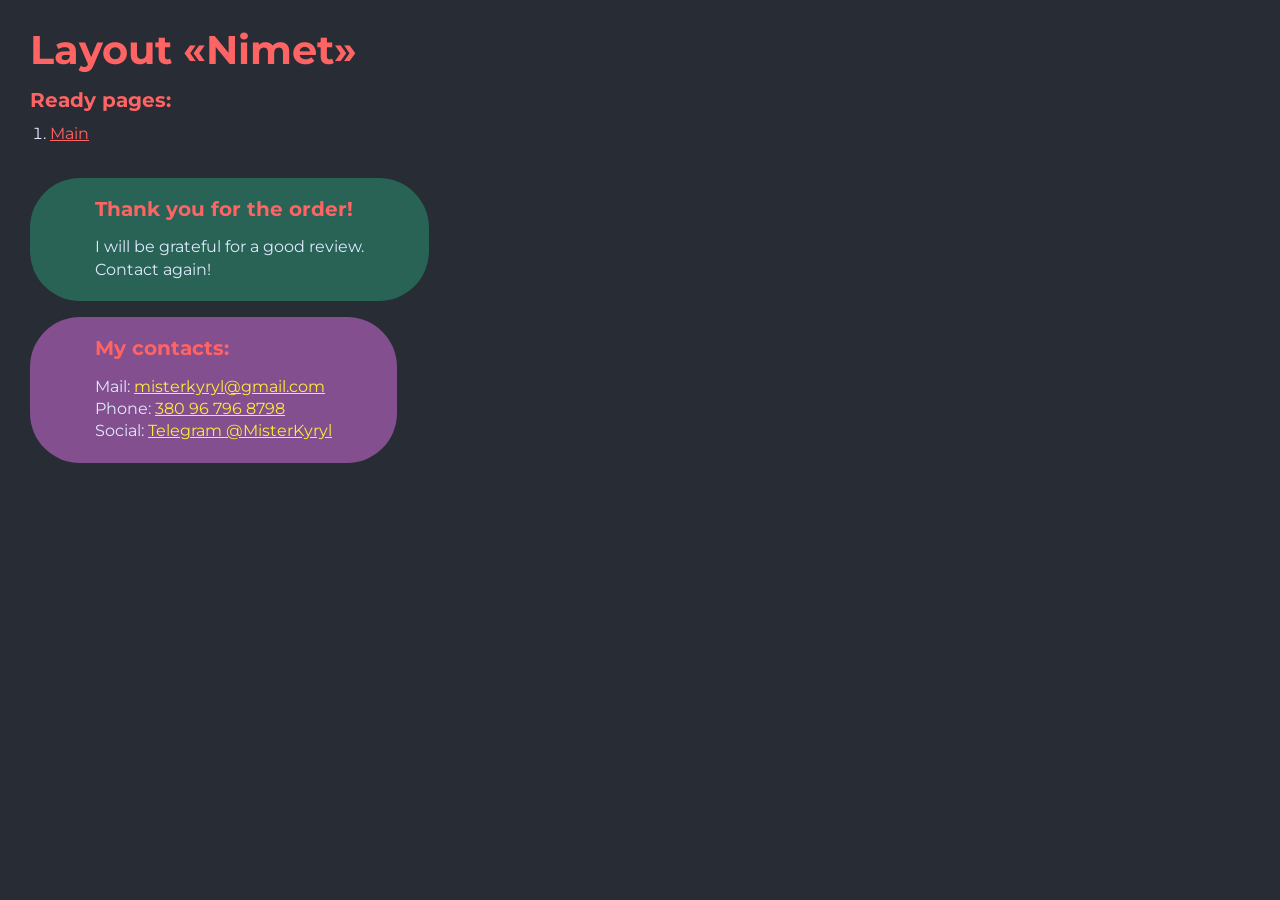
==== index.html @ 4aea7bff "Add files via upload" ====
<!DOCTYPE html>
<html>

<head>
	<meta charset="UTF-8">
	<meta name="viewport" content="width=device-width, initial-scale=1.0">
	<title>Layout «Nimet»</title>
</head>

<body>
	<div class="rootpage">
		<h1>Layout «Nimet»</h1>
		<!-- <div class="rootpage__info">
			Features of the project
		</div> -->
		<h2>Ready pages:</h2>
		<ol class="rootpage__list">
			<li><a target="_blank" href="home.html">Main</a></li>
		</ol>
		<!-- <h2>Popups:</h2>
		<ol class="rootpage__list">
			<li><a target="_blank" href="home.html#"></a></li>
		</ol> -->
		<div class="rootpage__tnx">
			<h2>Thank you for the order!</h2>
			<p>I will be grateful for a good review.</p>
			<p>Contact again!</p>
		</div>
		<div class="rootpage__contacts">
			<h2>My contacts:</h2>
			<p>Mail: <a href="mailto:misterkyryl@gmail.com<">misterkyryl@gmail.com</a></p>
			<p>Phone: <a href="tel:380967968798">380 96 796 8798</a></p>
			<p>Social: <a href="https://t.me/MisterKyryl">Telegram @MisterKyryl</a></p>
		</div>
	</div>
</body>
<!-- 
	<head>
		<meta charset="UTF-8">
		<meta name="viewport" content="width=device-width, initial-scale=1.0">
		<title>Верстка «Nimet»</title>
	</head>
	<body>
		<div class="rootpage">
			<h1>Верстка «Nimet»</h1>
			<div class="rootpage__info">
				Особливості проекту
			</div>
			<h2>Готові сторінки:</h2>
			<ol class="rootpage__list">
				<li><a target="_blank" href="home.html">Головна</a></li>
			</ol>
			<h2>Попапи:</h2>
			<ol class="rootpage__list">
				<li><a target="_blank" href="home.html#"></a></li>
			</ol>
			<div class="rootpage__tnx">
				<h2>Дякую за замовлення!</h2>
				<p>Буду радий хорошому відгуку.</p>
				<p>Звертайтесь ще!</p>
			</div>
			<div class="rootpage__contacts">
				<h2>Мої контакти:</h2>
				<p>Пошта: <a href="mailto:misterkyryl@gmail.com<">misterkyryl@gmail.com</a></p>
				<p>Телефон: <a href="tel:380967968798">380 96 796 8798</a></p>
				<p>Соц. мережа: <a href="https://t.me/MisterKyryl">Telegram @MisterKyryl</a></p>
				<p>Discord: <a href="https://discord.com/channels/@me">misterkyryl</a></p>
			</div>
		</div>
	</body>
	 -->
<style>
	@charset "UTF-8";
	@import url("https://fonts.googleapis.com/css?family=Montserrat:regular,700&display=swap");

	*,
	*::before,
	*::after {
		padding: 0px;
		margin: 0px;
		border: 0px;
		box-sizing: border-box;
	}

	html,
	body {
		height: 100%;
		margin: 0;
		padding: 0;
		min-width: 320px;
		width: 100%;
		color: #e0eaff;
		background: #282c34;
	}

	body {
		font-family: Montserrat;
		font-size: 100%;
		line-height: 1;
		font-size: 1rem;
	}

	a {
		text-decoration: underline;
		color: #ff6464;
	}

	a:visited {
		text-decoration: underline;
		color: #ff6464;
	}

	a:hover {
		text-decoration: none;
	}

	ul li {
		list-style: none;
	}

	img {
		vertical-align: top;
	}

	.wrapper {
		width: 100%;
		min-height: 100%;
		overflow: hidden;
	}

	.rootpage {
		padding: 30px;
		display: flex;
		flex-direction: column;
		align-items: flex-start;
	}

	@media (max-width: 767px) {
		.rootpage {
			padding: 30px 15px;
		}
	}

	h1 {
		color: #ff6464;
		font-size: 2.5rem;
		margin: 0px 0px 1.25rem 0px;
	}

	@media (max-width: 767px) {
		h1 {
			font-size: 1.85rem;
			margin: 0px 0px 1.25rem 0px;
		}
	}

	h2 {
		color: #ff6464;
		font-size: 1.25rem;
		margin: 0px 0px 1rem 0px;
	}

	@media (max-width: 767px) {
		h2 {
			font-size: 1.125rem;
			margin: 0px 0px 1rem 0px;
		}
	}

	.rootpage__info {
		line-height: 140%;
		margin: 0px 0px 1.5rem 0px;
	}

	.rootpage__list {
		margin: 0px 0px 2.25rem 1.25rem;
	}

	.rootpage__list li:not(:last-child) {
		margin: 0px 0px 15px 0px;
	}

	.rootpage__contacts,
	.rootpage__tnx {
		border-radius: 50px;
		padding: 20px 65px;
		line-height: 140%;
	}

	@media (max-width: 767px) {

		.rootpage__contacts,
		.rootpage__tnx {
			border-radius: 40px;
			padding: 20px;
		}
	}

	.rootpage__contacts {
		background: #834f8f;
	}

	.rootpage__contacts a {
		color: #ffeb3b;
	}

	.rootpage__tnx {
		background: #286355;
		margin: 0px 0px 1rem 0px;
	}

	::-webkit-scrollbar {
		background-color: hsl(228, 4%, 15%);
	}

	::-webkit-scrollbar-thumb {
		background-color: hsl(228, 4%, 25%);
	}

	::-webkit-scrollbar-thumb:hover {
		background-color: hsl(228, 4%, 35%);
	}
</style>

</html>
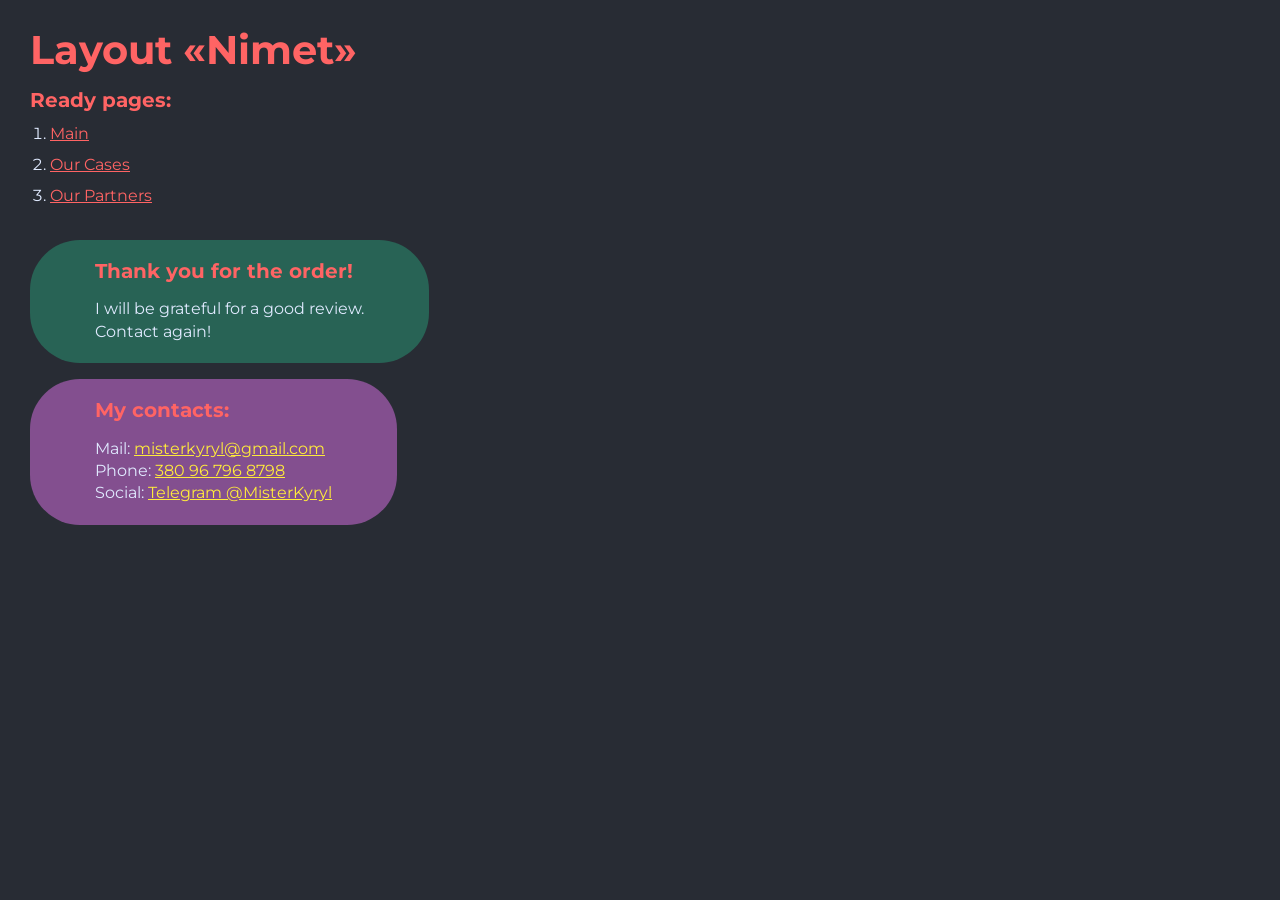
==== commit c2d96e5d: "Add files via upload" ====
--- a/index.html
+++ b/index.html
@@ -16,6 +16,8 @@
 		<h2>Ready pages:</h2>
 		<ol class="rootpage__list">
 			<li><a target="_blank" href="home.html">Main</a></li>
+			<li><a target="_blank" href="our-cases.html">Our Cases</a></li>
+			<li><a target="_blank" href="our-partners.html">Our Partners</a></li>
 		</ol>
 		<!-- <h2>Popups:</h2>
 		<ol class="rootpage__list">
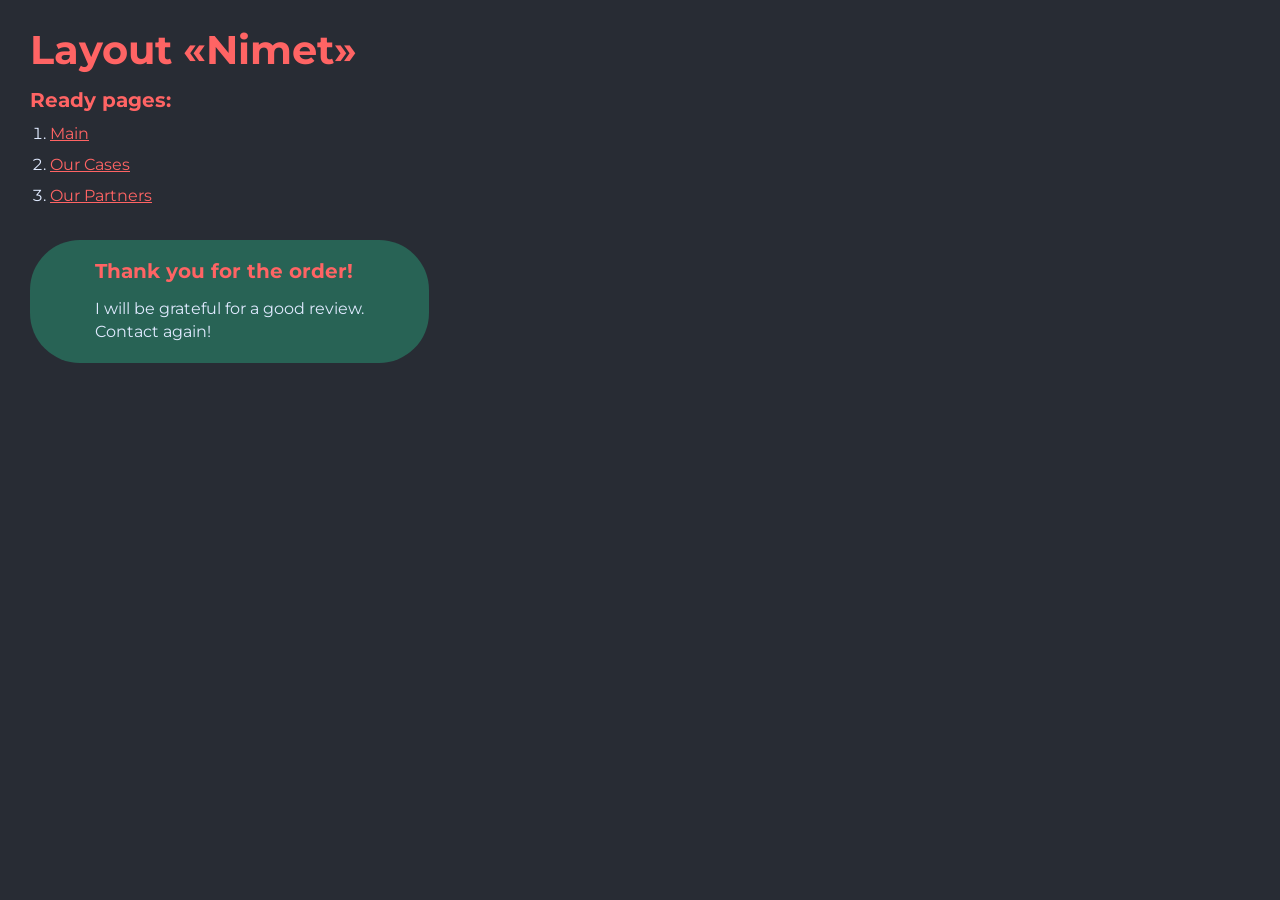
==== commit a6f9309d: "Add files via upload" ====
--- a/index.html
+++ b/index.html
@@ -28,49 +28,8 @@
 			<p>I will be grateful for a good review.</p>
 			<p>Contact again!</p>
 		</div>
-		<div class="rootpage__contacts">
-			<h2>My contacts:</h2>
-			<p>Mail: <a href="mailto:misterkyryl@gmail.com<">misterkyryl@gmail.com</a></p>
-			<p>Phone: <a href="tel:380967968798">380 96 796 8798</a></p>
-			<p>Social: <a href="https://t.me/MisterKyryl">Telegram @MisterKyryl</a></p>
-		</div>
 	</div>
 </body>
-<!-- 
-	<head>
-		<meta charset="UTF-8">
-		<meta name="viewport" content="width=device-width, initial-scale=1.0">
-		<title>Верстка «Nimet»</title>
-	</head>
-	<body>
-		<div class="rootpage">
-			<h1>Верстка «Nimet»</h1>
-			<div class="rootpage__info">
-				Особливості проекту
-			</div>
-			<h2>Готові сторінки:</h2>
-			<ol class="rootpage__list">
-				<li><a target="_blank" href="home.html">Головна</a></li>
-			</ol>
-			<h2>Попапи:</h2>
-			<ol class="rootpage__list">
-				<li><a target="_blank" href="home.html#"></a></li>
-			</ol>
-			<div class="rootpage__tnx">
-				<h2>Дякую за замовлення!</h2>
-				<p>Буду радий хорошому відгуку.</p>
-				<p>Звертайтесь ще!</p>
-			</div>
-			<div class="rootpage__contacts">
-				<h2>Мої контакти:</h2>
-				<p>Пошта: <a href="mailto:misterkyryl@gmail.com<">misterkyryl@gmail.com</a></p>
-				<p>Телефон: <a href="tel:380967968798">380 96 796 8798</a></p>
-				<p>Соц. мережа: <a href="https://t.me/MisterKyryl">Telegram @MisterKyryl</a></p>
-				<p>Discord: <a href="https://discord.com/channels/@me">misterkyryl</a></p>
-			</div>
-		</div>
-	</body>
-	 -->
 <style>
 	@charset "UTF-8";
 	@import url("https://fonts.googleapis.com/css?family=Montserrat:regular,700&display=swap");
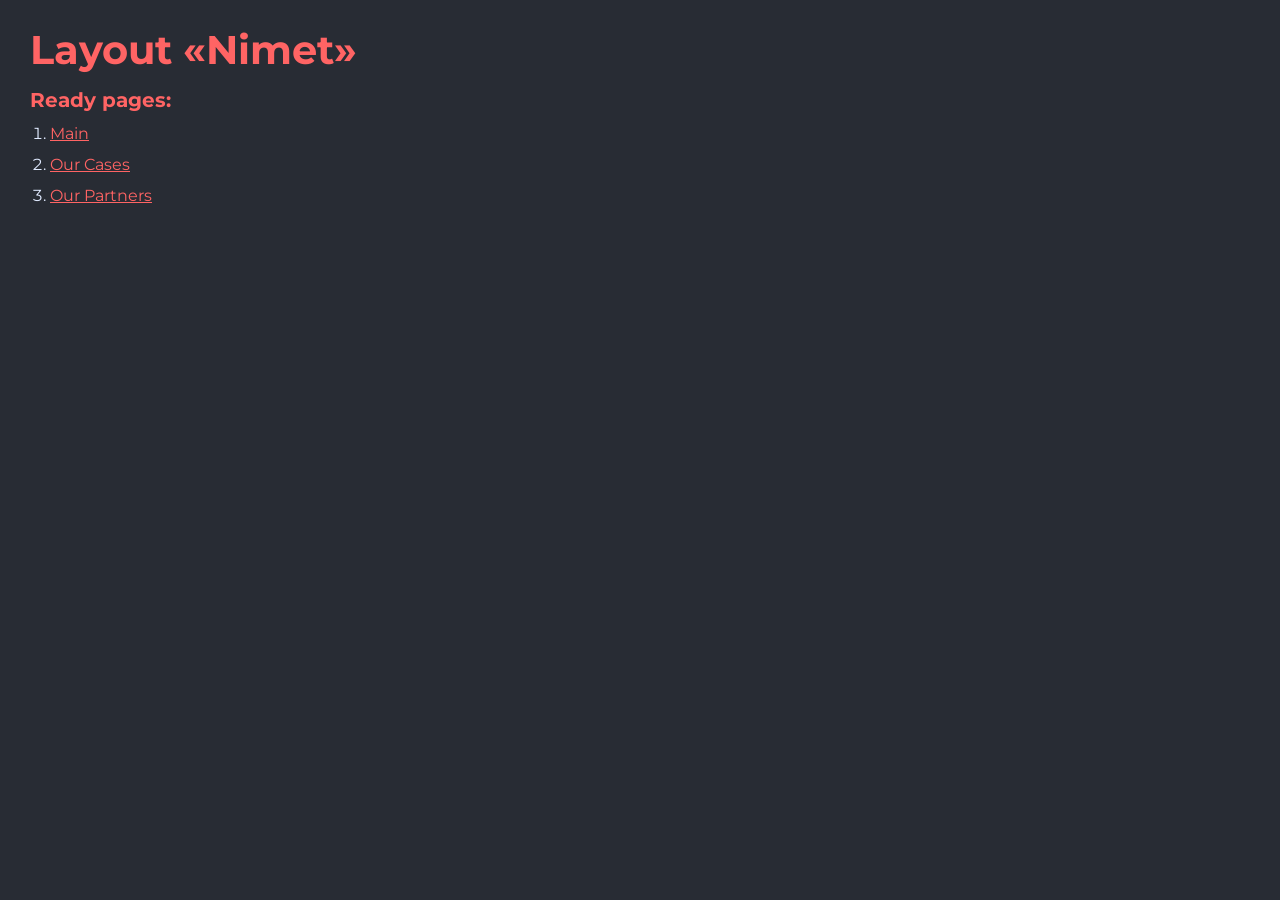
==== commit b3c3f8c8: "Add files via upload" ====
--- a/index.html
+++ b/index.html
@@ -23,11 +23,6 @@
 		<ol class="rootpage__list">
 			<li><a target="_blank" href="home.html#"></a></li>
 		</ol> -->
-		<div class="rootpage__tnx">
-			<h2>Thank you for the order!</h2>
-			<p>I will be grateful for a good review.</p>
-			<p>Contact again!</p>
-		</div>
 	</div>
 </body>
 <style>
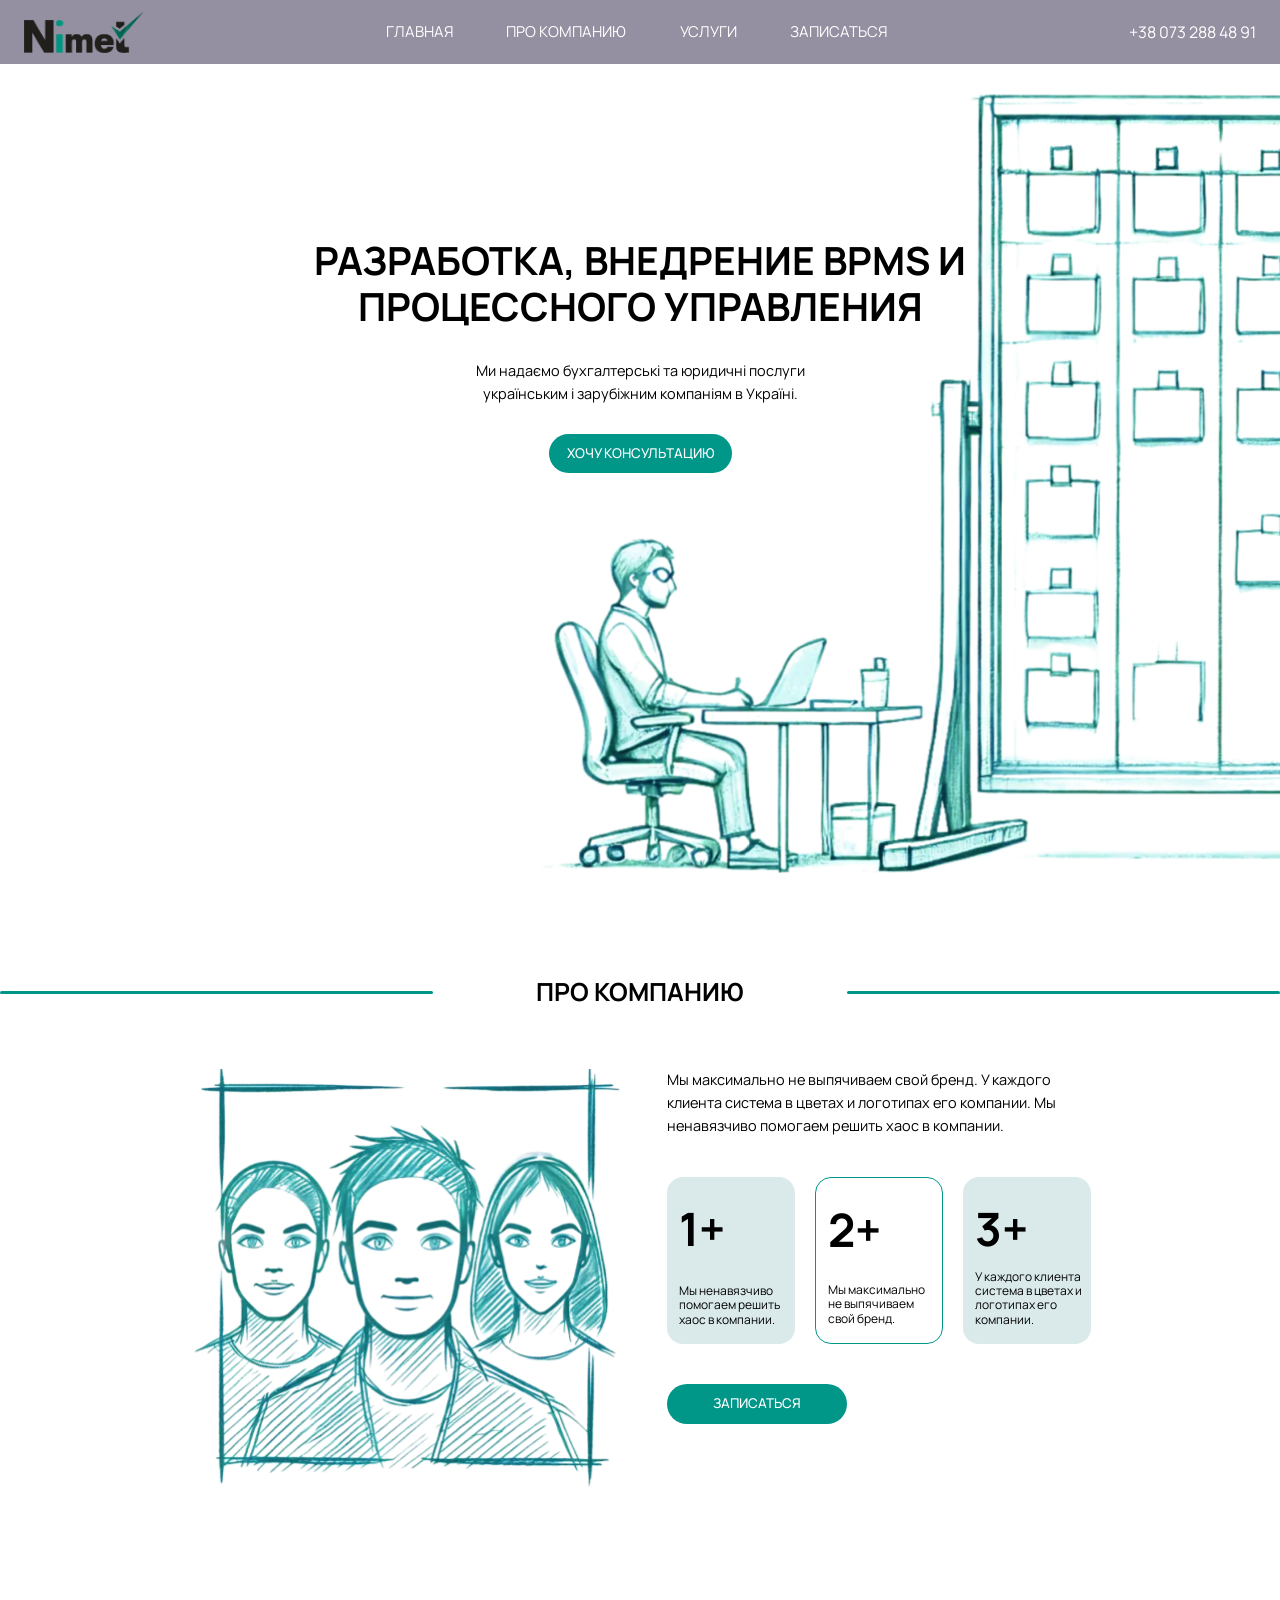
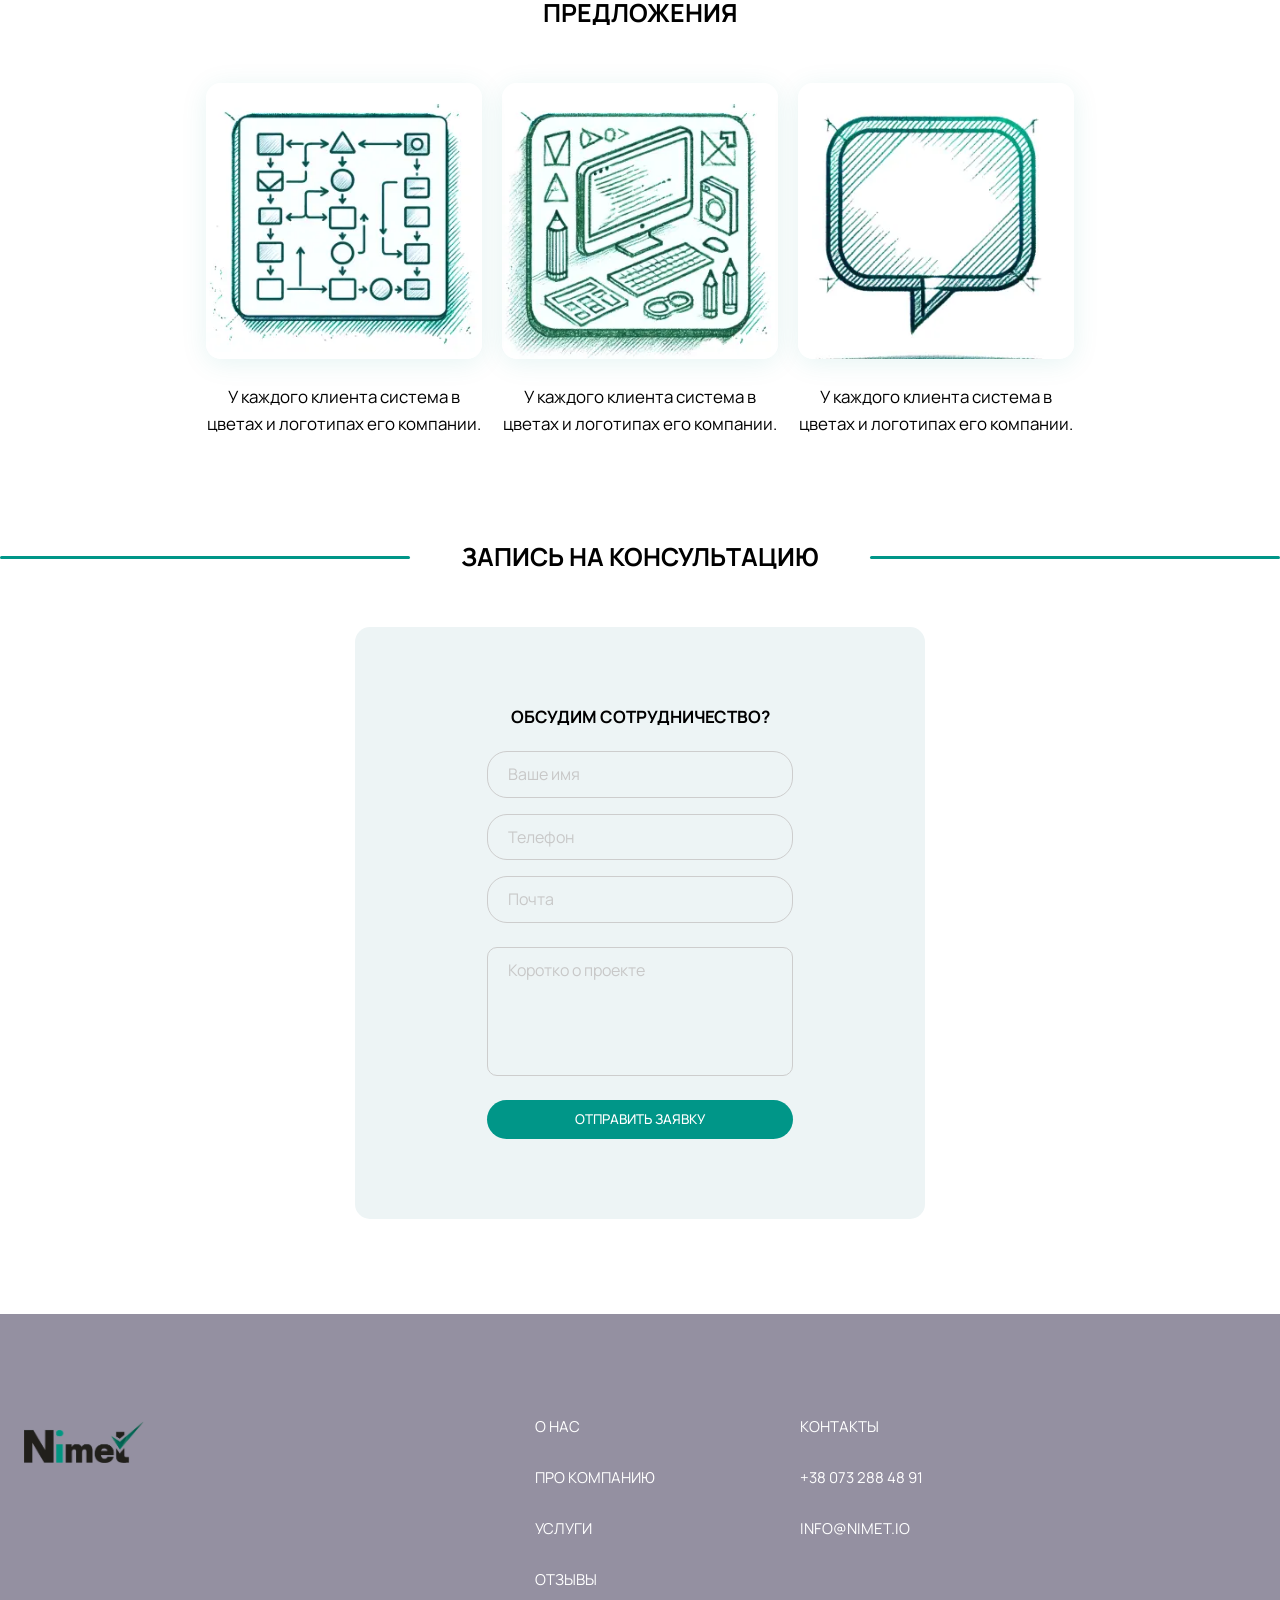
==== commit 0a082de5: "Add files via upload" ====
--- a/index.html
+++ b/index.html
@@ -1,181 +1,187 @@
 <!DOCTYPE html>
-<html>
+<html lang="en">
 
 <head>
+	<title>Nimet</title>
 	<meta charset="UTF-8">
+	<meta name="format-detection" content="telephone=no">
+	<style>
+		body {
+			opacity: 0;
+		}
+	</style>
+	<link rel="stylesheet" href="css/style.min.css?_v=20241125175632">
+	<link rel="shortcut icon" href="favicon.ico">
 	<meta name="viewport" content="width=device-width, initial-scale=1.0">
-	<title>Layout «Nimet»</title>
 </head>
 
 <body>
-	<div class="rootpage">
-		<h1>Layout «Nimet»</h1>
-		<!-- <div class="rootpage__info">
-			Features of the project
-		</div> -->
-		<h2>Ready pages:</h2>
-		<ol class="rootpage__list">
-			<li><a target="_blank" href="home.html">Main</a></li>
-			<li><a target="_blank" href="our-cases.html">Our Cases</a></li>
-			<li><a target="_blank" href="our-partners.html">Our Partners</a></li>
-		</ol>
-		<!-- <h2>Popups:</h2>
-		<ol class="rootpage__list">
-			<li><a target="_blank" href="home.html#"></a></li>
-		</ol> -->
+	<div class="wrapper">
+		<header class="header">
+			<div class="header__container">
+				<a href="index.html" class="header__logo">
+					<img src="img/logo.webp" alt="Image">
+				</a>
+				<div class="header__menu menu">
+					<nav class="menu__body">
+						<ul class="menu__list">
+							<li class="menu__item"><a href="#" data-goto="#main" data-goto-header class="menu__link">Главная</a></li>
+							<li class="menu__item"><a href="#" data-goto="#about" data-goto-header class="menu__link">про компанию</a></li>
+							<li class="menu__item"><a href="#" data-goto="#offers" data-goto-header class="menu__link">Услуги</a></li>
+							<li class="menu__item"><a href="#" data-goto="#consultation" data-goto-header class="menu__link">Записаться</a></li>
+						</ul>
+						<div class="menu__contact">
+							<div class="menu__title">Контакты</div>
+							<a href="mailto:info@nimet.io" class="menu__email">info@nimet.io</a>
+						</div>
+					</nav>
+				</div>
+				<a data-da=".menu__contact,767.98 ,1" href="tel:380732884891" class="header__phone">
+					+38 073 288 48 91
+				</a>
+				<button type="button" class="menu__icon icon-menu"><span></span></button>
+			</div>
+		</header>
+		<main class="page">
+			<section id="main" data-watch data-watch-once class="page__main main">
+				<div class="main__container block_watch">
+					<h1 class="main__title title">Разработка, внедрение BPMS и процессного управления</h1>
+					<p class="main__text text">
+						Ми надаємо бухгалтерські та юридичні послуги
+						<span>українським і зарубіжним компаніям в Україні.</span>
+					</p>
+					<a href="#" data-goto="#consultation" data-goto-header class="main__button button">хочу консультацию</a>
+				</div>
+				<div class="main__image image_watch"></div>
+			</section>
+			<section id="about" class="page__about about">
+				<div class="about__container">
+					<h2 data-watch data-watch-once data-watch-threshold="1" class="about__title title title--small title_watch title_watch_line">
+						<span>Про компанию</span>
+					</h2>
+					<div class="about__body body-about">
+						<div class="body-about__image">
+							<img src="img/main/about/01.webp" class="body-about__picture" alt="Image">
+						</div>
+						<div class="body-about__content">
+							<p class="body-about__text text">
+								Мы максимально не выпячиваем свой бренд. У каждого клиента система в цветах и логотипах его компании. Мы ненавязчиво помогаем
+								решить хаос в компании.
+							</p>
+							<div class="body-about__items">
+								<div class="body-about__item item-about">
+									<div class="item-about__value">1+</div>
+									<div class="item-about__text">Мы ненавязчиво помогаем решить хаос в компании.</div>
+								</div>
+								<div class="body-about__item item-about item-about_border">
+									<div class="item-about__value">2+</div>
+									<div class="item-about__text">Мы максимально не выпячиваем свой бренд. </div>
+								</div>
+								<div class="body-about__item item-about">
+									<div class="item-about__value">3+</div>
+									<div class="item-about__text">У каждого клиента система в цветах и логотипах его компании.</div>
+								</div>
+							</div>
+							<!-- <a href="our-cases.html" class="body-about__button button">Кейсы</a> -->
+							<a href="#" data-goto="#consultation" data-goto-header class="main__button button">записаться</a>
+						</div>
+					</div>
+				</div>
+			</section>
+			<section id="offers" class="page__offers offers">
+				<div class="offers__container">
+					<h2 data-watch data-watch-once data-watch-threshold="1" class="offers__title title title--small title_watch"><span>предложения</span>
+					</h2>
+					<div class="offers__body body-offers">
+						<div data-watch data-watch-once data-watch-threshold="0.3" class="body-offers__item body-offers_watch body-offers_watch_1">
+							<div class="body-offers__image">
+								<img src="img/main/offers/01.webp" class="body-offers__picture" alt="Image">
+							</div>
+							<p class="body-offers__text text">
+								У каждого клиента система в цветах и логотипах его компании.
+							</p>
+						</div>
+						<div data-watch data-watch-once data-watch-threshold="0.3" class="body-offers__item body-offers_watch body-offers_watch_2">
+							<div class="body-offers__image body-offers__line">
+								<img src="img/main/offers/02.webp" class="body-offers__picture" alt="Image">
+							</div>
+							<p class="body-offers__text text">
+								У каждого клиента система в цветах и логотипах его компании.
+							</p>
+						</div>
+						<div data-watch data-watch-once data-watch-threshold="0.3" class="body-offers__item body-offers_watch body-offers_watch_3">
+							<div class="body-offers__image">
+								<img src="img/main/offers/03.webp" class="body-offers__picture" alt="Image">
+							</div>
+							<p class="body-offers__text text">
+								У каждого клиента система в цветах и логотипах его компании.
+							</p>
+						</div>
+					</div>
+					<!-- <a href="our-partners.html" class="offers__button button">Партнёры</a> -->
+				</div>
+			</section>
+			<div id="consultation" class="page__consultation consultation">
+				<div class="consultation__container">
+					<h2 data-watch data-watch-once data-watch-threshold="1" class="consultation__title title title--small title_watch title_watch_line">
+						<span>зАПИСЬ НА
+							КОНСУЛЬТАЦИЮ</span>
+					</h2>
+					<form data-no-validate data-ajax action="sendmail/sendmail.php" method="POST" class="consultation__form form-consultation">
+						<h4 class="form-consultation__title">ОБСУДИМ cотрудничество?</h4>
+						<input autocomplete="off" type="text" name="form[text]" placeholder="Ваше имя" class="form-consultation__input form-consultation__input_name input" required>
+						<input autocomplete="off" type="tel" name="form[tel]" placeholder="Телефон" class="form-consultation__input input" required oninput="this.value = this.value.replace(/[^0-9+\-\(\)\s]/g, '')">
+						<input autocomplete="off" type="email" name="form[email]" placeholder="Почта" required class="form-consultation__input form-consultation__input_email input">
+						<textarea autocomplete="off" name="form[textarea]" placeholder="Коротко о проекте" class="form-consultation__input form-consultation__input_textarea input" required></textarea>
+						<button type="submit" class="form-consultation__button button button--fw">
+							<span class="form-consultation__button_pc">Отправить заявку</span>
+							<span class="form-consultation__button_mob">кейсы</span>
+						</button>
+					</form>
+					<div class="consultation__image">
+						<img src="img/main/consultation/01.webp" class="consultation__picture" alt="Image">
+					</div>
+				</div>
+			</div>
+		</main>
+		<footer class="footer">
+			<div class="footer__container">
+				<div class="footer__logo logo-footer">
+					<a href="index.html" class="logo-footer__link">
+						<img src="img/logo.webp" alt="Image">
+					</a>
+				</div>
+				<div class="footer__body">
+					<div class="footer__items">
+						<ul class="footer__list">
+							<li class="footer__item"><a href="#" data-goto="#main" data-goto-header class="footer__link">О НАС</a></li>
+							<li class="footer__item"><a href="#" data-goto="#about" data-goto-header class="footer__link">про компанию</a></li>
+							<li class="footer__item"><a href="#" data-goto="#offers" data-goto-header class="footer__link">Услуги</a></li>
+							<li class="footer__item"><a href="#" data-goto="#consultation" data-goto-header class="footer__link">Отзывы</a></li>
+						</ul>
+					</div>
+					<div class="footer__contact">
+						<div class="footer__title">Контакты</div>
+						<a href="tel:380732884891" class="footer__phone">+38 073 288 48 91</a>
+						<a href="mailto:info@nimet.io" class="footer__email">info@nimet.io</a>
+					</div>
+				</div>
+		</footer>
 	</div>
+	<script src="js/app.min.js?_v=20241125175632"></script>
+	<script type="text/javascript">
+		(function(d, s, u, e, p) {
+			p = d.getElementsByTagName(s)[0], e = d.createElement(s), e.async = 1, e.src = u, p.parentNode.insertBefore(e, p);
+		})(document, 'script', 'https://script.ringostat.com/v4/3a/3a6b6ccd4bcc8a1d8ac01cf2b8490607c4718f3a.js');
+		var pw = function() {
+			if (typeof(ringostatAnalytics) === "undefined") {
+				setTimeout(pw, 100);
+			} else {
+				ringostatAnalytics.sendHit('pageview');
+			}
+		};
+		pw();
+	</script>
 </body>
-<style>
-	@charset "UTF-8";
-	@import url("https://fonts.googleapis.com/css?family=Montserrat:regular,700&display=swap");
-
-	*,
-	*::before,
-	*::after {
-		padding: 0px;
-		margin: 0px;
-		border: 0px;
-		box-sizing: border-box;
-	}
-
-	html,
-	body {
-		height: 100%;
-		margin: 0;
-		padding: 0;
-		min-width: 320px;
-		width: 100%;
-		color: #e0eaff;
-		background: #282c34;
-	}
-
-	body {
-		font-family: Montserrat;
-		font-size: 100%;
-		line-height: 1;
-		font-size: 1rem;
-	}
-
-	a {
-		text-decoration: underline;
-		color: #ff6464;
-	}
-
-	a:visited {
-		text-decoration: underline;
-		color: #ff6464;
-	}
-
-	a:hover {
-		text-decoration: none;
-	}
-
-	ul li {
-		list-style: none;
-	}
-
-	img {
-		vertical-align: top;
-	}
-
-	.wrapper {
-		width: 100%;
-		min-height: 100%;
-		overflow: hidden;
-	}
-
-	.rootpage {
-		padding: 30px;
-		display: flex;
-		flex-direction: column;
-		align-items: flex-start;
-	}
-
-	@media (max-width: 767px) {
-		.rootpage {
-			padding: 30px 15px;
-		}
-	}
-
-	h1 {
-		color: #ff6464;
-		font-size: 2.5rem;
-		margin: 0px 0px 1.25rem 0px;
-	}
-
-	@media (max-width: 767px) {
-		h1 {
-			font-size: 1.85rem;
-			margin: 0px 0px 1.25rem 0px;
-		}
-	}
-
-	h2 {
-		color: #ff6464;
-		font-size: 1.25rem;
-		margin: 0px 0px 1rem 0px;
-	}
-
-	@media (max-width: 767px) {
-		h2 {
-			font-size: 1.125rem;
-			margin: 0px 0px 1rem 0px;
-		}
-	}
-
-	.rootpage__info {
-		line-height: 140%;
-		margin: 0px 0px 1.5rem 0px;
-	}
-
-	.rootpage__list {
-		margin: 0px 0px 2.25rem 1.25rem;
-	}
-
-	.rootpage__list li:not(:last-child) {
-		margin: 0px 0px 15px 0px;
-	}
-
-	.rootpage__contacts,
-	.rootpage__tnx {
-		border-radius: 50px;
-		padding: 20px 65px;
-		line-height: 140%;
-	}
-
-	@media (max-width: 767px) {
-
-		.rootpage__contacts,
-		.rootpage__tnx {
-			border-radius: 40px;
-			padding: 20px;
-		}
-	}
-
-	.rootpage__contacts {
-		background: #834f8f;
-	}
-
-	.rootpage__contacts a {
-		color: #ffeb3b;
-	}
-
-	.rootpage__tnx {
-		background: #286355;
-		margin: 0px 0px 1rem 0px;
-	}
-
-	::-webkit-scrollbar {
-		background-color: hsl(228, 4%, 15%);
-	}
-
-	::-webkit-scrollbar-thumb {
-		background-color: hsl(228, 4%, 25%);
-	}
-
-	::-webkit-scrollbar-thumb:hover {
-		background-color: hsl(228, 4%, 35%);
-	}
-</style>
 
 </html>
--- a/css/style.min.css
+++ b/css/style.min.css
@@ -0,0 +1 @@
+@import url(https://fonts.googleapis.com/css?family=Manrope:regular,500,700);*{padding:0;margin:0;border:0}*,*::after,*::before{box-sizing:border-box}*::after,*::before{display:inline-block}body,html{height:100%;min-width:360px}body{color:#000;line-height:1.2;font-family:Manrope,sans-serif;font-size:.9375rem;-ms-text-size-adjust:100%;-moz-text-size-adjust:100%;-webkit-text-size-adjust:100%;-webkit-font-smoothing:antialiased;-moz-osx-font-smoothing:grayscale}button,input,textarea{font-family:Manrope,sans-serif;font-size:inherit;line-height:inherit;color:inherit;background-color:rgba(0,0,0,0)}input,textarea{width:100%}label{display:inline-block}button,option,select{cursor:pointer}a{display:inline-block;color:inherit;text-decoration:none}ul li{list-style:none}img{vertical-align:top}h1,h2,h3,h4,h5,h6{font-weight:inherit;font-size:inherit}body{transition:opacity .01s}.lock body{overflow:hidden;touch-action:none;-ms-scroll-chaining:none;overscroll-behavior:none}.loaded body{opacity:1}.wrapper{min-height:100%;display:flex;flex-direction:column;overflow:hidden}@supports (overflow:clip){.wrapper{overflow:clip}}.wrapper>main{flex:1 1 auto}.wrapper>*{min-width:0}[class*=__container]{max-width:116rem;margin:0 auto;padding:0 1.5rem}[class*="--gc"]{display:grid;min-width:0;grid-template-columns:1.5rem 1fr minmax(auto,113rem) 1fr 1.5rem}[class*="--gc"]>*{min-width:0;grid-column:3/4}.button{display:inline-flex;justify-content:center;align-items:center;min-width:11.25rem;font-weight:500;line-height:1;text-transform:uppercase;text-align:center;white-space:nowrap;color:#fff;border-radius:6.25rem;background-color:#009688;padding:.8125rem 1.125rem;transition:background-color .3s}.button:hover{background-color:#004741}.button--fw{width:100%}input[type=email],input[type=tel],input[type=text],textarea{-webkit-appearance:none;appearance:none}.input{display:block;width:100%;border-radius:1.25rem;line-height:1.1538461538;border:1px solid #cdcdcd;caret-color:inherit;color:#000;padding:.8125rem 2rem .8125rem 1.25rem;transition:border .3s;font-size:1rem}.input::-webkit-input-placeholder{color:#c8c8c8}.input:-ms-input-placeholder{color:#c8c8c8}.input::-ms-input-placeholder{color:#c8c8c8}.input::placeholder{color:#c8c8c8}.input:hover{border:1px solid #009688}.input:hover::-webkit-input-placeholder{color:#009688}.input:hover:-ms-input-placeholder{color:#009688}.input:hover::-ms-input-placeholder{color:#009688}.input:hover::placeholder{color:#009688}.input:active,.input:focus{outline:1px solid #009688}.input[placeholder]:not([data-placeholder-nohiden])::-webkit-input-placeholder{-webkit-transition:opacity .3s ease 0s,color .3s ease 0s;transition:opacity .3s ease 0s,color .3s ease 0s}.input[placeholder]:not([data-placeholder-nohiden]):-ms-input-placeholder{-ms-transition:opacity .3s ease 0s,color .3s ease 0s;transition:opacity .3s ease 0s,color .3s ease 0s}.input[placeholder]:not([data-placeholder-nohiden])::-ms-input-placeholder{-ms-transition:opacity .3s ease 0s,color .3s ease 0s;transition:opacity .3s ease 0s,color .3s ease 0s}.input[placeholder]:not([data-placeholder-nohiden])::placeholder{transition:opacity .3s ease 0s,color .3s ease 0s}.input[placeholder]:not([data-placeholder-nohiden]):focus::-webkit-input-placeholder{opacity:0}.input[placeholder]:not([data-placeholder-nohiden]):focus:-ms-input-placeholder{opacity:0}.input[placeholder]:not([data-placeholder-nohiden]):focus::-ms-input-placeholder{opacity:0}.input[placeholder]:not([data-placeholder-nohiden]):focus::placeholder{opacity:0}textarea.input{resize:none;border-radius:.625rem}.icon-menu{display:none}.ibg{width:100%;height:100%;-o-object-fit:cover;object-fit:cover}.ibg--top{-o-object-position:top;object-position:top}.ibg--bottom{-o-object-position:bottom;object-position:bottom}.ibg--left{-o-object-position:left;object-position:left}.ibg--right{-o-object-position:right;object-position:right}.ibg--contain{-o-object-fit:contain;object-fit:contain}.title{font-weight:700;text-transform:uppercase;text-align:center;color:#000}.title_watch span{opacity:0}.title_watch_line::after,.title_watch_line::before{width:0;transition:width .8s ease-out}.loaded .title_watch._watcher-view span{-webkit-animation:animation-opacity .6s ease-out 0s forwards;animation:animation-opacity .6s ease-out 0s forwards}.loaded .title_watch_line._watcher-view span{-webkit-animation:animation-opacity .6s ease-out .2s forwards;animation:animation-opacity .6s ease-out .2s forwards}.loaded ._watcher-view .block_watch{-webkit-animation:animation-opacity .6s ease-out .6s forwards;animation:animation-opacity .6s ease-out .6s forwards}.loaded ._watcher-view .image_watch{-webkit-animation:animation-opacity .6s ease-out .2s forwards;animation:animation-opacity .6s ease-out .2s forwards}.body-offers_watch_1{position:relative;z-index:1}.loaded .body-offers_watch_1._watcher-view{-webkit-animation:animation-opacity .6s ease-out 0s forwards;animation:animation-opacity .6s ease-out 0s forwards}.loaded .body-offers_watch_2._watcher-view{-webkit-animation:animation-opacity .6s ease-out .2s forwards;animation:animation-opacity .6s ease-out .2s forwards}.body-offers_watch_3{position:relative;z-index:1}.loaded .body-offers_watch_3._watcher-view{-webkit-animation:animation-opacity .6s ease-out .4s forwards;animation:animation-opacity .6s ease-out .4s forwards}@-webkit-keyframes animation-opacity{0%{opacity:0;-webkit-filter:blur(4px);filter:blur(4px)}100%{opacity:1}}@keyframes animation-opacity{0%{opacity:0;-webkit-filter:blur(4px);filter:blur(4px)}100%{opacity:1}}.text{text-align:center;color:#000}.our-cases{position:relative;margin-top:4rem}.our-cases__container{max-width:93.25rem}.item-our-cases{display:flex;align-items:center}.item-our-cases::before{content:"";position:absolute;width:100%;left:0;background:#edf4f5;z-index:-1}.item-our-cases__title{position:relative;text-align:start;padding-bottom:.625rem}.item-our-cases__title::before{content:"";position:absolute;width:75.685%;height:.1875rem;bottom:0;left:0;background:#009688}.item-our-cases__name{line-height:1.58678;color:#000}.item-our-cases__text{max-width:17.9375rem;line-height:1.58678;color:#000}.our-partners{position:relative;margin-top:4rem}.our-partners__body{display:grid;grid-template-columns:repeat(auto-fit,minmax(25rem,1fr))}.our-partners__image{position:relative;padding-top:40.5660377358%}.our-partners__picture{position:absolute;width:100%;height:100%;top:0;left:0;-o-object-fit:cover;object-fit:cover}.header{z-index:10;position:fixed;width:100%;top:0;left:0;background:#9490a1}.header__container{min-height:4rem;display:flex;align-items:center;justify-content:space-between;gap:1.5rem;padding-top:.625rem;padding-bottom:.625rem}.header__logo{z-index:2;position:relative}.header__logo img{width:7.5rem;height:2.625rem;-o-object-fit:cover;object-fit:cover}.header__phone{white-space:nowrap;font-size:1rem;line-height:1.40625;text-transform:uppercase;color:#fff;transition:color .3s}.header__phone:hover{color:#05ffe8}.menu__list{display:flex;align-items:center;justify-content:center;flex-wrap:wrap;row-gap:.5rem}.menu__link{font-size:.9375rem;line-height:1.4666666667;text-transform:uppercase;color:#fff;transition:color .3s}.menu__link:hover{color:#05ffe8}.menu__contact{display:none}.menu__title{font-size:.9375rem;line-height:.7333333333;text-transform:uppercase;color:#000}.menu__email{font-size:.9375rem;line-height:.7333333333;text-transform:uppercase;color:#000;transition:color .3s}.menu__email:hover{color:#05ffe8}.footer{background:#9490a1;padding-top:6.6875rem}.footer__container{display:flex;align-items:flex-start}.footer__logo img{width:7.5rem;height:2.625rem;-o-object-fit:cover;object-fit:cover}.footer__body{display:flex;align-items:flex-start}.footer__list{display:flex;flex-direction:column;gap:2.5rem}.footer__item{line-height:.7333333333}.footer__link{font-size:.9375rem;text-transform:uppercase;color:#fff;line-height:.7333333333;transition:color .3s}.footer__link:hover{color:#05ffe8}.footer__contact{display:flex;flex-direction:column;gap:2.5rem}.footer__title{font-size:.9375rem;text-transform:uppercase;color:#fff;line-height:.7333333333}.footer__phone{font-size:.9375rem;text-transform:uppercase;color:#fff;line-height:.7333333333;transition:color .3s}.footer__phone:hover{color:#05ffe8}.footer__email{font-size:.9375rem;text-transform:uppercase;color:#fff;line-height:.7333333333;transition:color .3s}.footer__email:hover{color:#05ffe8}.main{position:relative;margin-top:4rem}.main__image{opacity:0;position:absolute;bottom:0;background:url(../img/main/main/bg.webp) no-repeat center center/cover}.main__container{opacity:0;z-index:2;position:relative;display:flex;flex-direction:column;align-items:center}.main__title{max-width:54.375rem}.main__text{max-width:22.3125rem}.about{overflow:hidden;position:relative}.about__container{max-width:59.75rem}.about__title{display:flex;justify-content:center;align-items:center}.about__title::after,.about__title::before{position:absolute;content:"";height:.1875rem;border-radius:.125rem;background-color:#009688;z-index:-1}.about__title._watcher-view::after,.about__title._watcher-view::before{width:33.854%}.about__title::before{left:0}.about__title::after{right:0}.body-about{display:flex}.body-about__image{position:relative}.body-about__picture{position:absolute;width:100%;height:100%;top:0;left:0;-o-object-fit:contain;object-fit:contain}.body-about__text:not(:last-child){margin-bottom:2.5rem}.body-about__items{display:flex}.body-about__items:not(:last-child){margin-bottom:2.5rem}.item-about{flex:0 1 8rem;min-height:10.3125rem;display:flex;flex-direction:column;justify-content:space-between;border-radius:1rem;background-color:#daeaeb;padding:1.5rem .4375rem 1.0625rem .75rem;transition:background-color .3s}.item-about:hover{background-color:#009688}.item-about:hover .item-about__value{color:#fff}.item-about:hover .item-about__text{color:#fff}.item-about_border{background-color:#fff;border:1px solid #009688}.item-about__value{font-weight:700;font-size:2.875rem;text-transform:uppercase;color:#000;transition:color .3s}.item-about__value:not(:last-child){margin-bottom:.8125rem}.item-about__text{font-size:.75rem;color:#000;transition:color .3s}.offers{position:relative}.offers__container{max-width:59.75rem;display:flex;flex-direction:column}.offers__button{align-self:center}.body-offers{display:flex;justify-content:center;flex-wrap:wrap;-webkit-column-gap:1.25rem;-moz-column-gap:1.25rem;column-gap:1.25rem;row-gap:2.5rem}.body-offers:not(:last-child){margin-bottom:2.5rem}.body-offers__item{opacity:0;flex:0 0 17.25rem}.body-offers__image{border-radius:.9375rem;box-shadow:0 4px 27px 0 rgba(0,150,136,.1)}.body-offers__line{display:flex;align-items:center}.body-offers__line::after,.body-offers__line::before{content:"";position:absolute;width:50%;height:7.8125rem;background-color:#b3dfdb;z-index:-1}.body-offers__line::after{right:0}.body-offers__line::before{left:0}.body-offers__picture{width:17.25rem;height:17.25rem;border-radius:.9375rem}.body-offers__text{line-height:1.2}.consultation{position:relative}.consultation__container{max-width:38.625rem}.consultation__title{display:flex;justify-content:center;align-items:center}.consultation__title::after,.consultation__title::before{position:absolute;content:"";height:.1875rem;border-radius:.125rem;background-color:#009688;z-index:-1}.consultation__title._watcher-view::after,.consultation__title._watcher-view::before{width:32%}.consultation__title::before{left:0}.consultation__title::after{right:0}.consultation__image{display:none}.form-consultation{max-width:35.625rem;display:flex;flex-direction:column;align-items:center;border-radius:.9375rem;background:#edf4f5;padding:5rem 2.5rem}.form-consultation__title{font-weight:700;line-height:1.2;text-transform:uppercase;text-align:center;color:#000;font-size:1.0625rem}.form-consultation__input{max-width:19.125rem}@media (min-width:29.99875em){.body-about__items{flex-wrap:wrap}}@media (min-width:47.99875em){.text{line-height:1.58678}.item-our-cases__image{flex:0 1 45.25rem;position:relative;padding-top:32.8947368421%}.item-our-cases__picture{position:absolute;width:100%;height:100%;top:0;left:0;-o-object-fit:cover;object-fit:cover;border-radius:1.25rem}.item-our-cases__body{flex:0 1 34.375rem}.our-partners__title{display:flex;justify-content:center;align-items:center}.our-partners__title::after,.our-partners__title::before{position:absolute;content:"";width:33.854%;height:.1875rem;border-radius:.125rem;background-color:#009688;z-index:-1}.our-partners__title::before{left:0}.our-partners__title::after{right:0}.footer__container{justify-content:space-between}.footer__body{flex:0 1 63.6875rem}.logo-footer{flex:0 1 32.3125rem}.body-about__image{padding-top:47.5717439294%;flex:0 1 28.625rem}.body-about__content{padding-top:1.0625rem;flex:0 1 26.6875rem}.body-about__text{text-align:start;line-height:1.6}.form-consultation__button_mob{display:none}}@media (min-width:47.99875em)and (min-width:113em){.body-about__content{padding-top:1.0625rem}}@media (min-width:113.5em){.menu__list{-webkit-column-gap:5.75rem;-moz-column-gap:5.75rem;column-gap:5.75rem}}@media (min-width:62em){.body-about{gap:1.5rem}.body-about__items{gap:1.25rem}.form-consultation__title:not(:last-child){margin-bottom:1.5rem}.form-consultation__input:not(:last-child){margin-bottom:1rem}.form-consultation__input_email:not(:last-child){margin-bottom:1.5rem}.form-consultation__input_textarea{min-height:8.0625rem}.form-consultation__input_textarea:not(:last-child){margin-bottom:1.5rem}.form-consultation__button{max-width:19.125rem}}@media (min-width:113em){.button{font-size:.9375rem}.title{font-size:3.375rem}.title--small{font-size:1.875rem}.title--small:not(:last-child){margin-bottom:4.375rem}.text{font-size:.9375rem}.our-cases{padding-top:8.4375rem}.our-cases{padding-bottom:8.125rem}.our-cases__title:not(:last-child){margin-bottom:5rem}.item-our-cases{gap:10.375rem}.item-our-cases:not(:last-child){margin-bottom:5rem}.item-our-cases::before{height:26.3125rem}.item-our-cases__body{padding-top:1.5625rem}.item-our-cases__title{font-size:2.875rem}.item-our-cases__title:not(:last-child){margin-bottom:.625rem}.item-our-cases__name{font-size:.9375rem}.item-our-cases__name:not(:last-child){margin-bottom:2.875rem}.item-our-cases__text{font-size:.9375rem}.our-partners{padding-top:8.4375rem}.our-partners{padding-bottom:8.125rem}.our-partners__title:not(:last-child){margin-bottom:5.5625rem}.our-partners__body{gap:1.25rem}.our-partners__picture{border-radius:1.25rem}.footer{padding-bottom:10.9375rem}.footer__container{gap:14.1875rem}.footer__body{gap:14.1875rem}.main{padding-top:15.625rem}.main{height:62.4375rem}.main__image{width:61.5625rem}.main__image{height:60.125rem}.main__image{right:.0000000625rem}.main__title:not(:last-child){margin-bottom:2.5rem}.main__text:not(:last-child){margin-bottom:2.5rem}.about{padding-top:8.125rem}.about{padding-bottom:8.125rem}.offers{padding-bottom:8.125rem}.body-offers__image:not(:last-child){margin-bottom:1.875rem}.body-offers__text{font-size:1.25rem}.consultation{padding-bottom:8.125rem}}@media (max-width:62em){.item-our-cases__body{padding-top:.0000000625rem}}@media (max-width:48em){.button{font-size:.75rem}.title{font-size:1.5rem}.title--small{font-size:1.25rem}.title--small:not(:last-child){margin-bottom:2.5rem}.text{font-size:.875rem}.our-cases{padding-top:5rem}.our-cases{padding-bottom:5rem}.our-cases__title:not(:last-child){margin-bottom:2.5rem}.item-our-cases{gap:1.25rem}.item-our-cases:not(:last-child){margin-bottom:2.5rem}.item-our-cases::before{height:13.75rem}.item-our-cases__title{font-size:1.5rem}.item-our-cases__title:not(:last-child){margin-bottom:1.0625rem}.item-our-cases__name{font-size:.875rem}.item-our-cases__name:not(:last-child){margin-bottom:1.25rem}.item-our-cases__text{font-size:.875rem}.our-partners{padding-top:5rem}.our-partners{padding-bottom:5rem}.our-partners__title:not(:last-child){margin-bottom:2.5rem}.our-partners__body{gap:.625rem}.our-partners__picture{border-radius:.625rem}.menu__list{-webkit-column-gap:1rem;-moz-column-gap:1rem;column-gap:1rem}.footer{padding-bottom:9.125rem}.footer__container{gap:4.125rem}.footer__body{gap:4.125rem}.main__title:not(:last-child){margin-bottom:1rem}.main__text:not(:last-child){margin-bottom:1.1875rem}.about{padding-top:5rem}.about{padding-bottom:5rem}.body-about{gap:.75rem}.body-about__items{gap:.625rem}.offers{padding-bottom:5rem}.body-offers__image:not(:last-child){margin-bottom:1.25rem}.body-offers__text{font-size:.875rem}.consultation{padding-bottom:3.75rem}}@media (max-width:30em){.main{padding-top:3.625rem}.main{height:32.5rem}.main__image{width:32.0625rem}.main__image{height:31.25rem}.main__image{right:-9.375rem}.form-consultation__title:not(:last-child){margin-bottom:.875rem}.form-consultation__input:not(:last-child){margin-bottom:.625rem}.form-consultation__input_email:not(:last-child){margin-bottom:.625rem}.form-consultation__input_textarea{min-height:4.375rem}.form-consultation__input_textarea:not(:last-child){margin-bottom:1.25rem}.form-consultation__button{max-width:9.5625rem}}@media (max-width:87.49875em){.our-partners__body{grid-template-columns:repeat(auto-fit,minmax(18.75rem,1fr))}}@media (max-width:74.99875em){.main__title{max-width:46.25rem}}@media (max-width:61.99875em){.title_watch_line::after,.title_watch_line::before{transition:width .6s ease-out}.our-partners__body{grid-template-columns:repeat(auto-fit,minmax(12.5rem,1fr))}.main__title{max-width:36.25rem}.consultation__title._watcher-view::after,.consultation__title._watcher-view::before{width:26%}}@media (max-width:47.99875em){.button{min-width:9.375rem;line-height:1.25;padding:.625rem .5625rem}.input{line-height:.8;border-radius:.6875rem;padding:.4375rem 1.0625rem .4375rem .6875rem}.menu__body{display:flex;flex-direction:column;justify-content:space-between;row-gap:2.5rem;position:fixed;width:100%;height:100%;left:100%;top:0;overflow:auto;padding:9rem 1.5rem 5rem 1.5rem;background-color:#fff;transition:left .3s}.menu__body::before{content:"";position:fixed;width:100%;height:4rem;left:100%;top:0;transition:left .3s;z-index:2;background:#009688}.menu-open .menu__body{left:0}.menu-open .menu__body::before{left:0}.menu__list{flex-direction:column}.icon-menu{display:block;position:relative;width:1.5rem;height:1rem;z-index:5}.icon-menu span,.icon-menu::after,.icon-menu::before{content:"";transition:all .3s ease 0s;right:0;position:absolute;width:100%;height:.125rem;background-color:#fff;border-radius:.125rem}.icon-menu::before{top:0}.icon-menu::after{bottom:0}.icon-menu span{top:calc(50% - .0625rem)}.menu-open .icon-menu span{width:0}.menu-open .icon-menu::before{top:calc(50% - .0625rem);-webkit-transform:rotate(-45deg);transform:rotate(-45deg)}.menu-open .icon-menu::after{bottom:calc(50% - .0625rem);-webkit-transform:rotate(45deg);transform:rotate(45deg)}.loaded .title_watch_line._watcher-view span{-webkit-animation:animation-opacity .6s ease-out 0s forwards;animation:animation-opacity .6s ease-out 0s forwards}.body-offers_watch{position:relative;z-index:1}.loaded .body-offers_watch._watcher-view{-webkit-animation:animation-opacity .6s ease-out 0s forwards;animation:animation-opacity .6s ease-out 0s forwards}.item-our-cases{flex-direction:column}.item-our-cases::before{height:7.5625rem;-webkit-transform:translateY(2.25rem);transform:translateY(2.25rem)}.item-our-cases__picture{border-radius:.625rem;width:19.5rem;height:11.5625rem}.item-our-cases__title::before{width:100%}.item-our-cases__title{line-height:.7916666667}.item-our-cases__name{line-height:.7142857143}.item-our-cases__text{line-height:1.5}.our-partners__body{grid-template-columns:repeat(auto-fit,minmax(9.375rem,1fr))}.our-partners__image{padding-top:49.0066225166%}.header__phone{font-size:.9375rem;color:#000;line-height:.7333333333}.menu__list{row-gap:2.5rem}.menu__item{line-height:.75}.menu__link{font-size:1.25rem;line-height:.75;color:#000}.menu__contact{display:flex;flex-direction:column;align-items:center;row-gap:1.25rem}.footer__container{flex-direction:column;align-items:center}.footer__body{flex-direction:column;align-items:center}.footer__items{display:none}.footer__contact{align-items:center}.footer__title{text-align:center}.footer__phone{text-align:center}.footer__email{text-align:center}.about__title._watcher-view::after,.about__title._watcher-view::before{width:28%}.body-about{flex-direction:column-reverse;gap:2.5rem;align-items:center}.body-about__image{width:20.75rem;height:20.6875rem}.body-about__content{display:flex;flex-direction:column;align-items:center}.body-about__text{max-width:19.0625rem}.body-about__items{justify-content:center;gap:1.1875rem;overflow-x:scroll;overflow-y:hidden;-webkit-overflow-scrolling:touch;scrollbar-width:none;margin:0 -1.5rem;padding:0 1.5rem}.body-about__items::-webkit-scrollbar{display:none}.body-about__button{max-width:9.4375rem}.item-about{flex:0 0 8.0625rem}.body-offers__line::after,.body-offers__line::before{height:8.875rem}.body-offers__picture{width:19.5rem;height:19.5rem;border-radius:1rem}.consultation__title._watcher-view::after,.consultation__title._watcher-view::before{width:10%}.consultation__image{display:flex;justify-content:center}.form-consultation{padding:2.5rem}.form-consultation:not(:last-child){margin-bottom:2.5rem}.form-consultation__button_pc{display:none}}@media (max-width:47.99875em)and (any-hover:none){.icon-menu{cursor:default}}@media (max-width:29.99875em){.main__container{align-items:flex-start}.main__title{max-width:13.75rem;text-align:start}.main__text{max-width:13.75rem;text-align:start}.main__text span{display:none}.about__title._watcher-view::after,.about__title._watcher-view::before{width:21.388%}.body-about__items{justify-content:start}.consultation__title._watcher-view::after,.consultation__title._watcher-view::before{width:7.222%}}@media (min-width:48em)and (max-width:113em){.button{font-size:clamp(.75rem ,.6115384615rem + .2884615385vw ,.9375rem)}.title{font-size:clamp(1.5rem ,.1153846154rem + 2.8846153846vw ,3.375rem)}.title--small{font-size:clamp(1.25rem ,.7884615385rem + .9615384615vw ,1.875rem)}.title--small:not(:last-child){margin-bottom:clamp(2.5rem ,1.1153846154rem + 2.8846153846vw ,4.375rem)}.text{font-size:clamp(.875rem ,.8288461538rem + .0961538462vw ,.9375rem)}.our-cases{padding-top:clamp(5rem ,2.4615384615rem + 5.2884615385vw ,8.4375rem)}.our-cases{padding-bottom:clamp(5rem ,2.6923076923rem + 4.8076923077vw ,8.125rem)}.our-cases__title:not(:last-child){margin-bottom:clamp(2.5rem ,.6538461538rem + 3.8461538462vw ,5rem)}.item-our-cases{gap:clamp(1.25rem ,-5.4884615385rem + 14.0384615385vw ,10.375rem)}.item-our-cases:not(:last-child){margin-bottom:clamp(2.5rem ,.6538461538rem + 3.8461538462vw ,5rem)}.item-our-cases::before{height:clamp(13.75rem ,4.4730769231rem + 19.3269230769vw ,26.3125rem)}.item-our-cases__title{font-size:clamp(1.5rem ,.4846153846rem + 2.1153846154vw ,2.875rem)}.item-our-cases__title:not(:last-child){margin-bottom:clamp(.625rem ,1.3855769231rem + -.6730769231vw ,1.0625rem)}.item-our-cases__name{font-size:clamp(.875rem ,.8288461538rem + .0961538462vw ,.9375rem)}.item-our-cases__name:not(:last-child){margin-bottom:clamp(1.25rem ,.05rem + 2.5vw ,2.875rem)}.item-our-cases__text{font-size:clamp(.875rem ,.8288461538rem + .0961538462vw ,.9375rem)}.our-partners{padding-top:clamp(5rem ,2.4615384615rem + 5.2884615385vw ,8.4375rem)}.our-partners{padding-bottom:clamp(5rem ,2.6923076923rem + 4.8076923077vw ,8.125rem)}.our-partners__title:not(:last-child){margin-bottom:clamp(2.5rem ,.2384615385rem + 4.7115384615vw ,5.5625rem)}.our-partners__body{gap:clamp(.625rem ,.1634615385rem + .9615384615vw ,1.25rem)}.our-partners__picture{border-radius:clamp(.625rem ,.1634615385rem + .9615384615vw ,1.25rem)}.footer{padding-bottom:clamp(9.125rem ,7.7865384615rem + 2.7884615385vw ,10.9375rem)}.footer__container{gap:clamp(4.125rem ,-3.3057692308rem + 15.4807692308vw ,14.1875rem)}.footer__body{gap:clamp(4.125rem ,-3.3057692308rem + 15.4807692308vw ,14.1875rem)}.main__title:not(:last-child){margin-bottom:clamp(1rem ,-.1076923077rem + 2.3076923077vw ,2.5rem)}.main__text:not(:last-child){margin-bottom:clamp(1.1875rem ,.2182692308rem + 2.0192307692vw ,2.5rem)}.about{padding-top:clamp(5rem ,2.6923076923rem + 4.8076923077vw ,8.125rem)}.about{padding-bottom:clamp(5rem ,2.6923076923rem + 4.8076923077vw ,8.125rem)}.offers{padding-bottom:clamp(5rem ,2.6923076923rem + 4.8076923077vw ,8.125rem)}.body-offers__image:not(:last-child){margin-bottom:clamp(1.25rem ,.7884615385rem + .9615384615vw ,1.875rem)}.body-offers__text{font-size:clamp(.875rem ,.5980769231rem + .5769230769vw ,1.25rem)}.consultation{padding-bottom:clamp(3.75rem ,.5192307692rem + 6.7307692308vw ,8.125rem)}}@media (min-width:62em)and (max-width:113em){.item-our-cases__body{padding-top:clamp(.0000000625rem ,-1.8995096654rem + 3.0637253676vw ,1.5625rem)}}@media (min-width:48em)and (max-width:113.5em){.menu__list{-webkit-column-gap:clamp(1rem ,-2.4809160305rem + 7.2519083969vw ,5.75rem);-moz-column-gap:clamp(1rem ,-2.4809160305rem + 7.2519083969vw ,5.75rem);column-gap:clamp(1rem ,-2.4809160305rem + 7.2519083969vw ,5.75rem)}}@media (min-width:30em)and (max-width:113em){.main{padding-top:clamp(3.625rem ,-.7123493976rem + 14.4578313253vw ,15.625rem)}.main{height:clamp(32.5rem ,21.6792168675rem + 36.0692771084vw ,62.4375rem)}.main__image{width:clamp(32.0625rem ,21.3998493976rem + 35.5421686747vw ,61.5625rem)}.main__image{height:clamp(31.25rem ,20.813253012rem + 34.7891566265vw ,60.125rem)}.main__image{right:clamp(-9.375rem ,-12.7635542395rem + 11.2951807982vw ,.0000000625rem)}}@media (min-width:48em)and (max-width:62em){.body-about{gap:clamp(.75rem ,-1.8214285714rem + 5.3571428571vw ,1.5rem)}.body-about__items{gap:clamp(.625rem ,-1.5178571429rem + 4.4642857143vw ,1.25rem)}}@media (min-width:47.99875em)and (min-width:62em)and (max-width:113em){.body-about__content{padding-top:clamp(.0000000625rem ,-1.2916665282rem + 2.0833332108vw ,1.0625rem)}}@media (min-width:47.99875em)and (max-width:62em){.body-about__content{padding-top:.0000000625rem}}@media (min-width:30em)and (max-width:62em){.form-consultation__title:not(:last-child){margin-bottom:clamp(.875rem ,.2890625rem + 1.953125vw ,1.5rem)}.form-consultation__input:not(:last-child){margin-bottom:clamp(.625rem ,.2734375rem + 1.171875vw ,1rem)}.form-consultation__input_email:not(:last-child){margin-bottom:clamp(.625rem ,-.1953125rem + 2.734375vw ,1.5rem)}.form-consultation__input_textarea{min-height:clamp(4.375rem ,.91796875rem + 11.5234375vw ,8.0625rem)}.form-consultation__input_textarea:not(:last-child){margin-bottom:clamp(1.25rem ,1.015625rem + .78125vw ,1.5rem)}.form-consultation__button{max-width:clamp(9.5625rem ,.59765625rem + 29.8828125vw ,19.125rem)}}
